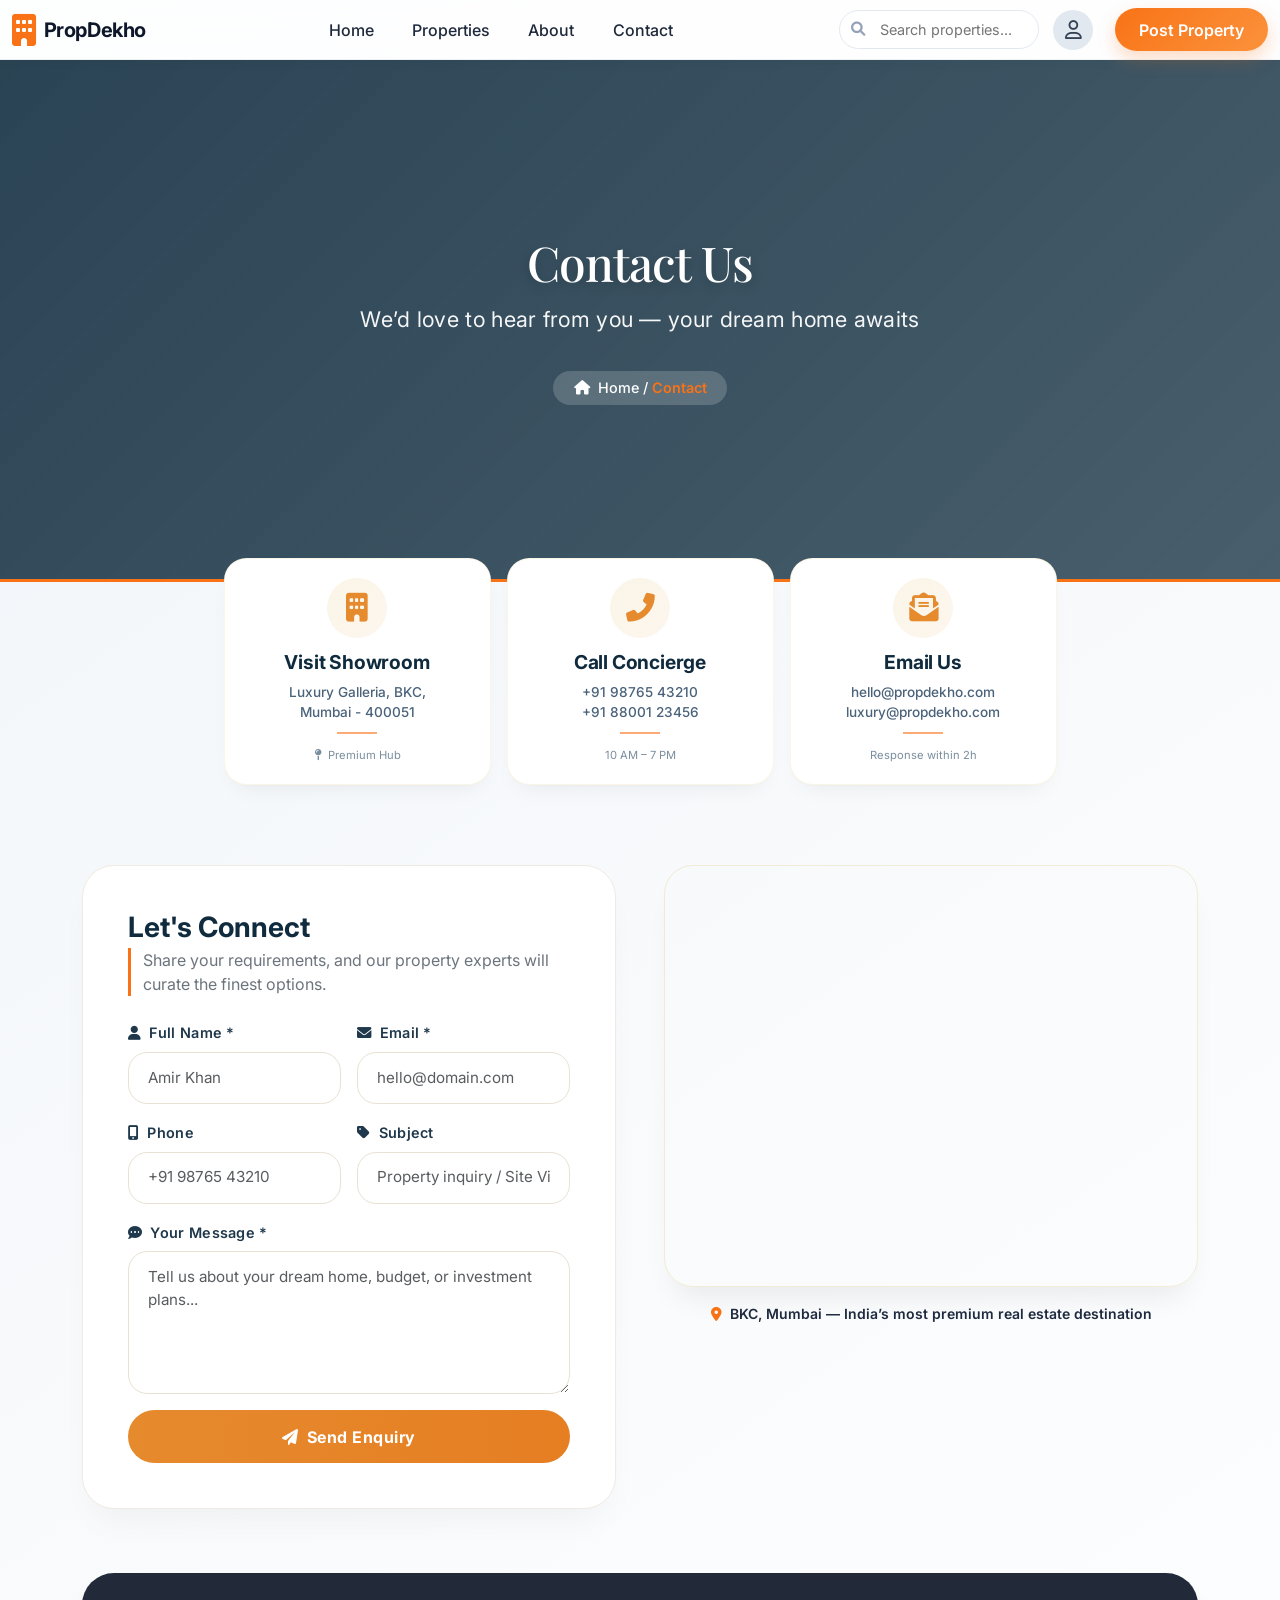
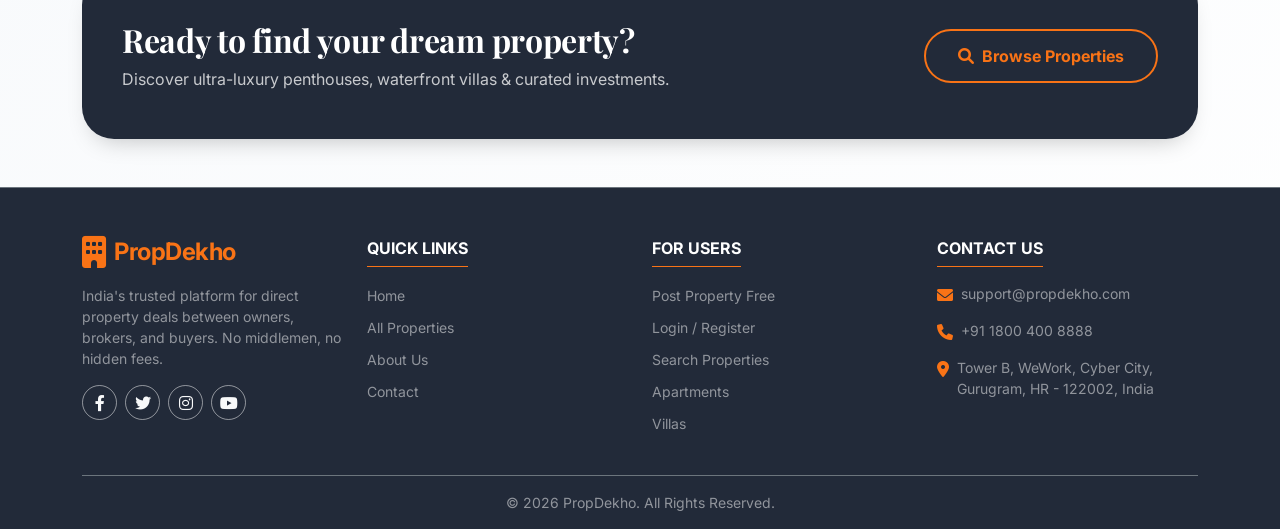
==== contact.html @ f729fb28 "Update contact.html" ====
<!DOCTYPE html>
<html lang="en">
<head>
  <meta charset="UTF-8">
  <meta name="viewport" content="width=device-width, initial-scale=1.0, user-scalable=yes">
  <title>PropDekho | Contact Us - Premium Real Estate</title>
  <link rel="stylesheet" href="nav.css">
 
  <link href="https://cdn.jsdelivr.net/npm/bootstrap@5.3.0-alpha1/dist/css/bootstrap.min.css" rel="stylesheet">

  <link rel="stylesheet" href="https://cdnjs.cloudflare.com/ajax/libs/font-awesome/6.0.0-beta3/css/all.min.css">
  
  <link href="https://fonts.googleapis.com/css2?family=Inter:opsz,wght@14..32,300;14..32,400;14..32,500;14..32,600;14..32,700;14..32,800&family=Playfair+Display:wght@400;500;600;700&display=swap" rel="stylesheet">
  <style>
    * {
      margin: 0;
      padding: 0;
      box-sizing: border-box;
    }

    body {
      font-family: 'Inter', sans-serif;
      background-color: #fefcf8;
      color: #1e2a3e;
      line-height: 1.5;
    }

 
    :root {
      --primary-deep: #0f2b3d;      
      --accent-gold:#F97316;      
      --accent-orange: #e68a2e;  
      --accent-hover: #c9771f;
      --light-cream: #ffffff;
      --soft-mist: #f9f7f3;
      --card-shadow: 0 12px 24px -12px rgba(0, 0, 0, 0.08), 0 1px 3px rgba(0, 0, 0, 0.02);
      --hover-lift: 0 20px 28px -12px rgba(0, 0, 0, 0.12), 0 2px 5px rgba(0, 0, 0, 0.05);
      --border-glow: rgba(212, 175, 55, 0.25);
    }

    a, button, .card, input, textarea, .btn, .info-card {
      transition: all 0.3s cubic-bezier(0.2, 0.9, 0.4, 1.1);
    }

    .hero-contact {
      position: relative;
      background: url('https://images.pexels.com/photos/280229/pexels-photo-280229.jpeg?auto=compress&cs=tinysrgb&w=1600') center/cover no-repeat;
      min-height: 58vh;
      display: flex;
      align-items: center;
      justify-content: center;
      text-align: center;
      border-bottom: 3px solid var(--accent-gold);
    }
    .hero-overlay {
      position: absolute;
      top: 0;
      left: 0;
      width: 100%;
      height: 100%;
      background: linear-gradient(135deg, rgba(15, 43, 61, 0.88) 0%, rgba(15, 43, 61, 0.75) 100%);
      backdrop-filter: brightness(0.98);
    }
    .hero-content {
      position: relative;
      z-index: 2;
      color: white;
      padding: 2rem;
    }
    .hero-content h1 {
      font-family: 'Playfair Display', serif;
      font-size: 3rem;
      font-weight: 500;
      letter-spacing: -0.02em;
      margin-bottom: 0.75rem;
      text-shadow: 0 4px 12px rgba(0,0,0,0.2);
    }
    .hero-content p {
      font-size: 1.35rem;
      font-weight: 400;
      opacity: 0.95;
      letter-spacing: 0.3px;
    }
    .breadcrumb-custom {
      font-size: 0.9rem;
      background: rgba(255,255,255,0.18);
      display: inline-block;
      padding: 0.4rem 1.3rem;
      border-radius: 40px;
      backdrop-filter: blur(8px);
      margin-top: 1.2rem;
      font-weight: 500;
    }
    .breadcrumb-custom span {
      color: var(--accent-gold);
      font-weight: 600;
    }


    .info-card-wrapper {
      margin-top: -2.5rem;
      position: relative;
      z-index: 5;
    }
    .info-card {
      background: var(--light-cream);
      border: none;
      border-radius: 1.4rem;
      padding: 1.2rem 0.8rem;
      text-align: center;
      transition: transform 0.25s, box-shadow 0.3s;
      box-shadow: var(--card-shadow);
      height: 100%;
      border: 1px solid rgba(212, 175, 55, 0.12);
    }
    .info-card:hover {
      transform: translateY(-5px);
      box-shadow: var(--hover-lift);
      border-color: rgba(212, 175, 55, 0.35);
    }
    .icon-ring {
      background: linear-gradient(135deg, rgba(212, 175, 55, 0.12) 0%, rgba(230, 138, 46, 0.08) 100%);
      width: 60px;
      height: 60px;
      border-radius: 50%;
      display: inline-flex;
      align-items: center;
      justify-content: center;
      margin-bottom: 0.8rem;
      transition: all 0.2s;
    }
    .info-card:hover .icon-ring {
      background: linear-gradient(135deg, rgba(212, 175, 55, 0.25) 0%, rgba(230, 138, 46, 0.2) 100%);
      transform: scale(1.02);
    }
    .icon-ring i {
      font-size: 1.8rem;
      color: var(--accent-orange);
      transition: 0.2s;
    }
    .info-card:hover .icon-ring i {
      color: var(--accent-gold);
      transform: scale(1.05);
    }
    .info-card h5 {
      font-weight: 700;
      font-size: 1.2rem;
      margin-bottom: 0.5rem;
      color: var(--primary-deep);
      letter-spacing: -0.2px;
    }
    .info-card p, .info-card a {
      color: #4a627a;
      font-weight: 500;
      text-decoration: none;
      font-size: 0.85rem;
      margin-bottom: 0.2rem;
    }
    .info-card a:hover {
      color: var(--accent-orange);
    }
    .info-divider {
      width: 40px;
      height: 2px;
      background: var(--accent-gold);
      margin: 0.6rem auto 0.4rem;
      opacity: 0.6;
    }
    .card-small-text {
      font-size: 0.7rem;
      color: #7a8e9e;
    }

    .form-section {
      background: white;
      border-radius: 2rem;
      padding: 2.8rem;
      box-shadow: 0 20px 35px -12px rgba(0, 0, 0, 0.05);
      border: 1px solid #f0ebe2;
      transition: box-shadow 0.2s;
    }
    .form-section:hover {
      box-shadow: 0 25px 40px -12px rgba(0, 0, 0, 0.12);
    }
    .form-label {
      font-weight: 600;
      margin-bottom: 0.5rem;
      color: #1f384b;
      font-size: 0.9rem;
      letter-spacing: 0.3px;
    }
    .form-control, .form-select {
      border: 1.5px solid #e9e2d4;
      border-radius: 1.2rem;
      padding: 0.85rem 1.2rem;
      font-size: 0.95rem;
      transition: all 0.2s;
      background-color: #ffffff;
    }
    .form-control:focus, .form-select:focus {
      border-color: var(--accent-gold);
      box-shadow: 0 0 0 4px rgba(212, 175, 55, 0.2);
      outline: none;
    }
    .btn-accent {
      background: linear-gradient(95deg, var(--accent-orange) 0%, #e67e22 100%);
      border: none;
      padding: 0.9rem 1.8rem;
      font-weight: 700;
      border-radius: 3rem;
      color: white;
      font-size: 1rem;
      transition: all 0.25s;
      width: 100%;
      letter-spacing: 0.5px;
    }
    .btn-accent:hover {
      background: linear-gradient(95deg, #d4711f 0%, #c46214 100%);
      transform: translateY(-2px);
      box-shadow: 0 12px 22px -8px rgba(230, 138, 46, 0.5);
      color: white;
    }

    .map-wrapper {
      border-radius: 1.8rem;
      overflow: hidden;
      box-shadow: 0 20px 30px -12px rgba(0, 0, 0, 0.08);
      border: 1px solid rgba(212, 175, 55, 0.2);
      transition: 0.3s;
    }
    .map-wrapper iframe {
      width: 100%;
      height: 420px;
      display: block;
    }

    .cta-section {
      background: linear-gradient(115deg, #222A39 0%, #222A39 100%);
      border-radius: 2rem;
      padding: 3rem 2.5rem;
      color: white;
      box-shadow: 0 12px 24px -12px rgba(0,0,0,0.25);
    }
    .cta-section h3 {
      font-family: 'Playfair Display', serif;
      font-weight: 700;
      font-size: 2rem;
      letter-spacing: -0.3px;
    }
    .btn-gold-outline {
      border: 2px solid var(--accent-gold);
      background: transparent;
      padding: 0.8rem 2rem;
      border-radius: 3rem;
      font-weight: 700;
      color: var(--accent-gold);
      transition: 0.2s;
    }
    .btn-gold-outline:hover {
      background: var(--accent-gold);
      color: #0f2b3d;
      transform: translateY(-3px);
      box-shadow: 0 8px 18px rgba(212, 175, 55, 0.3);
      border-color: var(--accent-gold);
    }

    /* Dark Premium Footer */
.social-icon-btn {
    transition: all 0.3s ease !important;
    border-color: rgba(255, 255, 255, 0.5) !important;
}

.social-icon-btn:hover {
    background-color: #F97316 !important; 
    border-color: #F97316 !important;    
    color: white !important;            
    transform: translateY(-3px);         
    box-shadow: 0 4px 10px rgba(249, 115, 22, 0.3); 
}

    @media (max-width: 768px) {
      .hero-content h1 {
        font-size: 2.7rem;
      }
      .hero-content p {
        font-size: 1.05rem;
      }
      .form-section {
        padding: 1.8rem;
      }
      .cta-section {
        padding: 2rem 1.5rem;
        text-align: center;
      }
      .info-card-wrapper {
        margin-top: -1.8rem;
      }
      .info-card {
        padding: 1rem 0.6rem;
      }
      .icon-ring {
        width: 52px;
        height: 52px;
      }
      .icon-ring i {
        font-size: 1.5rem;
      }
      .info-card h5 {
        font-size: 1rem;
      }
    }
    .section-spacing {
      margin-top: 5rem;
      margin-bottom: 4rem;
    }
    .text-accent {
      color: var(--accent-gold);
    }
  </style>
</head>
<body>

     <!----------------------------------- Modern Sticky Navbar ------------------------------>
  <!--------------------------------------------------------------------------------------->
  <nav class="navbar navbar-expand-lg fixed-top navbar-modern" id="mainNavbar">
    <div class="container-fluid ">
      <!-- Logo -->
      <a class="navbar-brand" href="#">
        <i class="fas fa-building"></i> PropDekho
      </a>
      <!-------------------------------------- dropdown mobile  ------------------------------->
      <!--------------------------------------------------------------------------------------->
      <div class="dropdown mobile ms-auto me-1">
        <button class="btn dropdown-toggle no-arrow p-0" type="button" data-bs-toggle="dropdown" aria-expanded="false">
          <div class="user-avatar">
            <i class="far fa-user"></i>
          </div>
        </button>
        <ul class="dropdown-menu dropdown-menu-end mt-2 p-2" style="min-width: 200px;">
          <li><a class="dropdown-item" href="#" id="openSignup"><i class="bi bi-person"></i>Signup</a></li>
          <li><a class="dropdown-item" href="#" id="openLogin"><i class="bi bi-box-arrow-in-right"></i>Login</a></li>

        </ul>
      </div>
      <!-------------------------------------- Animated hamburger ----------------------------->
      <!--------------------------------------------------------------------------------------->
      <button class="navbar-toggler" type="button" data-bs-toggle="collapse" data-bs-target="#navbarContent"
        aria-controls="navbarContent" aria-expanded="false" aria-label="Toggle navigation">
        <i class="fas fa-bars"></i>
      </button>
      <!------------------------- Main navigation with mega dropdown ------------------------->
      <!-------------------------------------------------------------------------------------->

      <div class="collapse navbar-collapse" id="navbarContent">
        <ul class="navbar-nav mx-auto mb-2 mb-lg-0">
          <li class="nav-item">
            <a class="nav-link" href="#hero"><span>Home</span></a>
          </li>
          <li class="nav-item ">
            <a class="nav-link" href="#Properties"> <span>Properties</span> </a>
          </li>
          <li class="nav-item">
            <a class="nav-link" href="#About"><span>About</span></a>
          </li>
          <li class="nav-item">
            <a class="nav-link" href="#Contact"><span>Contact</span></a>
          </li>
        </ul>
        <!---------------------------------- Search bar (desktop)------------------------------->
        <!-------------------------------------------------------------------------------------->
        <div class="right-actions">
          <div class="search-wrapper d-none d-lg-flex">
            <i class="fas fa-search search-icon-absolute"></i>
            <input type="text" class="search-input" placeholder="Search properties...">
          </div>
          <!----------------------- User avatar dropdown (laptop desktop)------------------------->
          <!-------------------------------------------------------------------------------------->
          <div class="dropdown desktop">
            <button class="btn dropdown-toggle no-arrow p-0" type="button" data-bs-toggle="dropdown"
              aria-expanded="false">
              <div class="user-avatar">
                <i class="far fa-user"></i>
              </div>
            </button>
            <ul class="dropdown-menu dropdown-menu-end mt-2 p-2" style="min-width: 200px;">
              <li><a class="dropdown-item" href="#" id="openSignup2"><i class="bi bi-person me-1"></i>Signup</a></li>
              <li><a class="dropdown-item" href="#" id="openLogin2"><i class="bi bi-box-arrow-in-right me-1"></i>Login</a></li>
            </ul>
          </div>
          <!----------------- Prominent post property button --------------->
          <button class="btn-post ms-2">Post Property</button>
        </div>
      </div>
    </div>
  </nav>

<!-- Hero Section: Premium Real Estate Visual -->
<section class="hero-contact">
  <div class="hero-overlay"></div>
  <div class="hero-content container">
    <h1>Contact Us</h1>
    <p>We’d love to hear from you — your dream home awaits</p>
    <div class="breadcrumb-custom">
      <i class="fas fa-home me-1"></i> Home / <span>Contact</span>
    </div>
  </div>
</section>

<!-- 3 COMPACT Premium Contact Info Cards (Address, Phone, Email) - Size Reduced -->
<div class="container container-custom-pad info-card-wrapper">
  <div class="row g-3 justify-content-center">
    <!-- Address Card - Compact & Elegant -->
    <div class="col-md-6 col-lg-3">
      <div class="info-card">
        <div class="icon-ring">
          <i class="fas fa-building"></i>
        </div>
        <h5>Visit Showroom</h5>
        <p>Luxury Galleria, BKC,<br> Mumbai - 400051</p>
        <div class="info-divider"></div>
        <small class="card-small-text"><i class="fas fa-map-pin me-1"></i> Premium Hub</small>
      </div>
    </div>
    <!-- Phone Card - Direct Connect -->
    <div class="col-md-6 col-lg-3">
      <div class="info-card">
        <div class="icon-ring">
          <i class="fas fa-phone-alt"></i>
        </div>
        <h5>Call Concierge</h5>
        <p><a href="tel:+919876543210">+91 98765 43210</a><br> <a href="tel:+918800123456">+91 88001 23456</a></p>
        <div class="info-divider"></div>
        <small class="card-small-text">10 AM – 7 PM</small>
      </div>
    </div>
    <!-- Email Card - Premium Support -->
    <div class="col-md-6 col-lg-3">
      <div class="info-card">
        <div class="icon-ring">
          <i class="fas fa-envelope-open-text"></i>
        </div>
        <h5>Email Us</h5>
        <p><a href="mailto:hello@propdekho.com">hello@propdekho.com</a><br> <a href="mailto:luxury@propdekho.com">luxury@propdekho.com</a></p>
        <div class="info-divider"></div>
        <small class="card-small-text">Response within 2h</small>
      </div>
    </div>
  </div>
</div>

<!-- Contact Form + Map Section (Modern Grid) -->
<div class="container container-custom-pad section-spacing">
  <div class="row g-5 align-items-stretch">
    <!-- Stylish Contact Form -->
    <div class="col-lg-6">
      <div class="form-section h-100">
        <h3 class="mb-1 fw-bold" style="color: var(--primary-deep);">Let's Connect</h3>
        <p class="mb-4 text-secondary" style="border-left: 3px solid var(--accent-gold); padding-left: 12px;">Share your requirements, and our property experts will curate the finest options.</p>
        <form action="#" method="post">
          <div class="row g-3">
            <div class="col-md-6">
              <label class="form-label"><i class="fas fa-user me-1"></i> Full Name *</label>
              <input type="text" class="form-control" placeholder="Amir Khan" required>
            </div>
            <div class="col-md-6">
              <label class="form-label"><i class="fas fa-envelope me-1"></i> Email *</label>
              <input type="email" class="form-control" placeholder="hello@domain.com" required>
            </div>
            <div class="col-md-6">
              <label class="form-label"><i class="fas fa-mobile-alt me-1"></i> Phone</label>
              <input type="tel" class="form-control" placeholder="+91 98765 43210">
            </div>
            <div class="col-md-6">
              <label class="form-label"><i class="fas fa-tag me-1"></i> Subject</label>
              <input type="text" class="form-control" placeholder="Property inquiry / Site Visit">
            </div>
            <div class="col-12">
              <label class="form-label"><i class="fas fa-comment-dots me-1"></i> Your Message *</label>
              <textarea class="form-control" rows="5" placeholder="Tell us about your dream home, budget, or investment plans..."></textarea>
            </div>
            <div class="col-12 mt-3">
              <button type="submit" class="btn btn-accent"><i class="fas fa-paper-plane me-2"></i>Send Enquiry</button>
            </div>
          </div>
        </form>
      </div>
    </div>
    
    <!-- Embedded Google Map (Luxury Location) -->
    <div class="col-lg-6">
      <div class="h-100 d-flex flex-column">
        <div class="map-wrapper">
          <iframe 
            src="https://www.google.com/maps/embed?pb=!1m18!1m12!1m3!1d3771.3885321738213!2d72.830891975018!3d19.07022198211074!2m3!1f0!2f0!3f0!3m2!1i1024!2i768!4f13.1!3m3!1m2!1s0x3be7c91b1f2a7b7b%3A0x2a1e6e8f9b9c8b4d!2sBandra%20Kurla%20Complex%2C%20Mumbai!5e0!3m2!1sen!2sin!4v1691503772456!5m2!1sen!2sin" 
            style="border:0;" 
            allowfullscreen="" 
            loading="lazy" 
            referrerpolicy="no-referrer-when-downgrade">
          </iframe>
        </div>
        <div class="mt-3 small text-center fw-semibold">
          <i class="fas fa-location-dot text-accent me-1" style="color: var(--accent-gold);"></i> BKC, Mumbai — India’s most premium real estate destination
        </div>
      </div>
    </div>
  </div>
</div>

<!-- Call-to-Action Section: Ready to find your dream property? -->
<div class="container container-custom-pad mb-5">
  <div class="cta-section">
    <div class="row align-items-center gy-3">
      <div class="col-md-7">
        <h3 class="mb-2">Ready to find your dream property?</h3>
        <p class="mb-0 opacity-75">Discover ultra-luxury penthouses, waterfront villas & curated investments.</p>
      </div>
      <div class="col-md-5 text-md-end">
        <a href="#" class="btn btn-gold-outline"><i class="fas fa-search me-2"></i>Browse Properties</a>
      </div>
    </div>
  </div>
</div>

<!-- Dark Footer with luxury finish -->
 <footer class="text-white pt-5 pb-3 border-top border-secondary" style="background-color: #222A39;">
    <div class="container">
      <div class="row gy-4">

        <div class="col-12 col-md-6 col-lg-3">
          <div class="d-flex align-items-center gap-2 mb-3">
            <div style="color: #F97316; font-size: 2rem; line-height: 1;">
              <i class="fas fa-building"></i>
            </div>
            <h4 class="fw-bold mb-0" style="color: #F97316; letter-spacing: -0.5px;">
              PropDekho
            </h4>
          </div>

          <p class="text-white-50 small mb-3">
            India's trusted platform for direct property deals between owners, brokers, and buyers. No middlemen, no
            hidden fees.
          </p>

          <div class="d-flex gap-2">
            <a href="#" class="btn btn-outline-light rounded-circle social-icon-btn"
              style="width: 35px; height: 35px; display: flex; align-items: center; justify-content: center;">
              <i class="fab fa-facebook-f"></i>
            </a>

            <a href="#" class="btn btn-outline-light rounded-circle social-icon-btn"
              style="width: 35px; height: 35px; display: flex; align-items: center; justify-content: center;">
              <i class="fab fa-twitter"></i>
            </a>

            <a href="#" class="btn btn-outline-light rounded-circle social-icon-btn"
              style="width: 35px; height: 35px; display: flex; align-items: center; justify-content: center;">
              <i class="fab fa-instagram"></i>
            </a>

            <a href="#" class="btn btn-outline-light rounded-circle social-icon-btn"
              style="width: 35px; height: 35px; display: flex; align-items: center; justify-content: center;">
              <i class="fab fa-youtube"></i>
            </a>
          </div>
        </div>

        <div class="col-6 col-md-6 col-lg-3">
          <h6 class="fw-bold mb-3 border-bottom pb-2 d-inline-block" style="border-color: #F97316 !important;">
            QUICK LINKS
          </h6>
          <ul class="list-unstyled">
            <li class="mb-2"><a href="#hero" class="text-white-50 text-decoration-none small">Home</a></li>
            <li class="mb-2"><a href="#Properties" class="text-white-50 text-decoration-none small">All Properties</a></li>
            <li class="mb-2"><a href="#About" class="text-white-50 text-decoration-none small">About Us</a></li>
            <li class="mb-2"><a href="#Contact" class="text-white-50 text-decoration-none small">Contact</a></li>
          </ul>
        </div>

        <div class="col-6 col-md-6 col-lg-3">
          <h6 class="fw-bold mb-3 border-bottom pb-2 d-inline-block" style="border-color: #F97316 !important;">
            FOR USERS
          </h6>
          <ul class="list-unstyled">
            <li class="mb-2"><a href="#" class="text-white-50 text-decoration-none small">Post Property Free</a></li>
            <li class="mb-2"><a href="#" class="text-white-50 text-decoration-none small">Login / Register</a></li>
            <li class="mb-2"><a href="#" class="text-white-50 text-decoration-none small">Search Properties</a></li>
            <li class="mb-2"><a href="#" class="text-white-50 text-decoration-none small">Apartments</a></li>
            <li><a href="#" class="text-white-50 text-decoration-none small">Villas</a></li>
          </ul>
        </div>

        <div class="col-12 col-md-6 col-lg-3">
          <h6 class="fw-bold mb-3 border-bottom pb-2 d-inline-block" style="border-color: #F97316 !important;">
            CONTACT US
          </h6>
          <div class="d-flex align-items-start gap-2 mb-3">
            <i class="fas fa-envelope mt-1" style="color: #F97316;"></i>
            <a href="mailto:support@propdekho.com"
              class="text-white-50 text-decoration-none small">support@propdekho.com</a>
          </div>
          <div class="d-flex align-items-start gap-2 mb-3">
            <i class="fas fa-phone mt-1" style="color: #F97316;"></i>
            <a href="tel:+9118004008888" class="text-white-50 text-decoration-none small">+91 1800 400 8888</a>
          </div>
          <div class="d-flex align-items-start gap-2">
            <i class="fas fa-map-marker-alt mt-1" style="color: #F97316;"></i>
            <span class="text-white-50 small">
              Tower B, WeWork, Cyber City, Gurugram, HR - 122002, India
            </span>
          </div>
        </div>

      </div>

      <div class="border-top border-secondary mt-4 pt-3 text-center">
        <p class="text-white-50 small mb-0">© 2026 PropDekho. All Rights Reserved.</p>
      </div>
    </div>
  </footer>

<!-- Bootstrap JS + form interaction -->
<script src="https://cdn.jsdelivr.net/npm/bootstrap@5.3.0-alpha1/dist/js/bootstrap.bundle.min.js"></script>
<script>
  // Elegant form submission demo
  const formElement = document.querySelector('.form-section form');
  if(formElement) {
    formElement.addEventListener('submit', function(e) {
      e.preventDefault();
      const nameField = formElement.querySelector('input[placeholder="Amir Khan"]');
      const userName = nameField && nameField.value.trim() !== '' ? nameField.value.trim() : 'Valued Client';
      alert(`✨ Thank you, ${userName}! One of our premium property advisors will reach out shortly. Welcome to PropDekho.`);
      formElement.reset();
    });
  }
</script>
</body>
</html>
---- nav.css ----
* {
  margin: 0;
  padding: 0;
  box-sizing: border-box;
}

:root {
      --orange: #f97316;
      --orange-light: #ffedd5;
      --orange-hover: #ea580c;
      --gray-bg: #f8fafc;
      --shadow-sm: 0 4px 12px rgba(0, 0, 0, 0.03);
      --shadow-md: 0 8px 24px rgba(0, 0, 0, 0.06);
      --blur-bg: rgba(255, 255, 255, 0.8);
    }

    body {
      font-family: 'Inter', sans-serif;
      background: linear-gradient(145deg, #f1f5f9 0%, #ffffff 100%);
      /* min-height: 200vh; */
      padding-top: 60px;
    }

    /* modern navbar base */
    .navbar-modern {
      background: rgba(255, 255, 255, 0.85);
      backdrop-filter: blur(10px);
      -webkit-backdrop-filter: blur(10px);
      box-shadow: var(--shadow-sm);
      transition: all 0.3s ease;
      padding: 0.75rem 1.5rem;
    }

    .navbar-modern.navbar-scrolled {
      background: rgba(255, 255, 255, 0.95);
      backdrop-filter: blur(12px);
      box-shadow: var(--shadow-md);
    }

    /* brand */
    .navbar-brand {
      display: flex;
      align-items: center;
      gap: 0.5rem;
      font-weight: 700;
      font-size: 1.7rem;
      color: #0f172a !important;
      letter-spacing: -0.02em;
    }

    .navbar-brand i {
      color: var(--orange);
      font-size: 2rem;
      transition: transform 0.3s ease;
    }

    .navbar-brand:hover i {
      transform: rotate(-5deg) scale(1.1);
    }

    /* nav links */
    .navbar-nav .nav-link {
      font-weight: 500;
      color: #1e293b;
      padding: 0.6rem 1.2rem !important;
      border-radius: 40px;
      transition: all 0.2s;
      position: relative;
    }

    .navbar-nav .nav-link.active {
      background: var(--orange-light);
      color: var(--orange) !important;
      font-weight: 600;
    }

    /* dropdown / mega menu */
    .dropdown-menu {
      border: none;
      box-shadow: var(--shadow-md);
      border-radius: 24px;
      padding: 1.5rem;
      background: rgba(255, 255, 255, 0.98);
      backdrop-filter: blur(8px);
      margin-top: 0.5rem;
    }

    .dropdown-mega {
      min-width: 600px;
    }

    .mega-content {
      display: flex;
      gap: 2rem;
    }

    .mega-col {
      flex: 1;
    }

    .mega-col h6 {
      color: var(--orange);
      font-weight: 600;
      margin-bottom: 1rem;
      font-size: 1rem;
      letter-spacing: 0.5px;
    }

    .mega-col .dropdown-item {
      padding: 0.5rem 0;
      background: transparent;
      color: #334155;
      border-radius: 0;
      transition: padding 0.2s;
    }

    .mega-col .dropdown-item:hover {
      background: transparent;
      color: var(--orange);
      padding-left: 8px;
    }

    /* right side icons/buttons */
    .right-actions {
      display: flex;
      align-items: center;
      gap: 0.8rem;
    }

    /* search input (desktop) */
    .search-wrapper {
      position: relative;
      display: flex;
      align-items: center;
    }

    .search-input {
      border: 1px solid #e2e8f0;
      border-radius: 40px;
      padding: 0.5rem 1rem 0.5rem 2.5rem;
      font-size: 0.9rem;
      width: 200px;
      transition: width 0.3s, box-shadow 0.2s;
      background: rgba(255, 255, 255, 0.7);
    }

    .search-input:focus {
      width: 260px;
      outline: none;
      border-color: var(--orange);
      box-shadow: 0 0 0 3px rgba(249, 115, 22, 0.2);
    }

    .search-icon-absolute {
      position: absolute;
      left: 12px;
      color: #94a3b8;
      pointer-events: none;
      font-size: 0.9rem;
    }

    /* icon buttons with badge */
    .icon-btn {
      background: transparent;
      border: none;
      font-size: 1.3rem;
      color: #475569;
      padding: 0.4rem 0.6rem;
      border-radius: 50%;
      transition: all 0.2s;
      position: relative;
      display: flex;
      align-items: center;
      justify-content: center;
    }

    .icon-btn:hover {
      background: #f1f5f9;
      color: var(--orange);
    }

    .badge-count {
      position: absolute;
      top: -2px;
      right: -2px;
      background: var(--orange);
      color: white;
      font-size: 0.7rem;
      font-weight: 600;
      padding: 0.2rem 0.4rem;
      border-radius: 20px;
      min-width: 18px;
      line-height: 1;
    }

    /* Underline exactly under text */
    .nav-link span {
      position: relative;
      display: inline-block;
      /* width = text width */
    }

    .nav-link span::after {
      content: "";
      position: absolute;
      left: 0;
      bottom: -5px;
      width: 0;
      height: 1px;
      background-color: orange;
      transition: width 0.3s ease;
    }

    .nav-link:hover span::after {
      width: 100%;
    }

    .nav-link:hover {
      color: orange;
    }


    /* user avatar dropdown */
    .user-avatar {
      width: 40px;
      height: 40px;
      background: #e2e8f0;
      border-radius: 50%;
      display: flex;
      align-items: center;
      justify-content: center;
      color: #334155;
      font-size: 1.2rem;
      transition: 0.2s;
      border: 2px solid transparent;
    }

    .user-avatar:hover {
      border-color: var(--orange);
      background: #fff7ed;
    }

    .dropdown-toggle.no-arrow::after {
      display: none !important;
    }

    /* post button */
    .btn-post {
      background: linear-gradient(135deg, #f97316 0%, #fb923c 100%);
      border: none;
      padding: 0.6rem 1.5rem;
      border-radius: 40px;
      font-weight: 600;
      color: white;
      display: flex;
      align-items: center;
      gap: 0.5rem;
      transition: all 0.3s;
      box-shadow: 0 8px 18px rgba(249, 115, 22, 0.25);
    }

    .btn-post:hover {
      background: linear-gradient(135deg, #ea580c 0%, #f97316 100%);
      transform: translateY(-3px);
      box-shadow: 0 15px 25px rgba(249, 115, 22, 0.35);
    }

    /* mobile adjustments */
    @media (max-width: 991.98px) {
      .navbar-modern {
        padding: 0.5rem 1rem;
      }

      .right-actions {
        flex-direction: column;
        align-items: stretch;
        width: 100%;
        margin-top: 1rem;
        gap: 0.8rem;
      }

      .search-wrapper {
        width: 100%;
      }

      .search-input {
        width: 100%;
      }

      .search-input:focus {
        width: 100%;
      }

      .icon-btn {
        background: #f1f5f9;
        border-radius: 30px;
        padding: 0.7rem;
        justify-content: center;
        width: 100%;
      }

      .badge-count {
        right: 10px;
      }

      .user-avatar {
        width: 100%;
        border-radius: 30px;
        padding: 0.6rem;
        gap: 0.5rem;

      }

      .btn-post {
        justify-content: center;
      }

      /* mega menu on mobile becomes stacked */
      .dropdown-mega {
        min-width: auto;

      }

      .mega-content {
        flex-direction: column;
        gap: 1rem;
      }

      .navbar-collapse {
        max-height: 80vh;
        overflow-y: auto;
      }
    }

    /* hamburger animation */
    .navbar-toggler {
      border: none;
      padding: 0.5rem;
      color: #1e293b;
      transition: transform 0.2s;
    }

    .navbar-toggler:focus {
      box-shadow: none;
    }

    .navbar-toggler[aria-expanded="true"] i {
      transform: rotate(90deg);
    }

    .navbar-toggler i {
      font-size: 1.8rem;
      transition: transform 0.3s ease;
    }

    /* dummy content */
    .content-section {
      max-width: 1200px;
      margin: 3rem auto;
      padding: 2rem;
      background: rgba(255, 255, 255, 0.6);
      backdrop-filter: blur(6px);
      border-radius: 40px;
      box-shadow: 0 25px 50px -12px rgba(0, 0, 0, 0.15);
    }

    @media (min-width: 1000px) {
      .mobile {
        display: none;
      }
    }

    @media (max-width: 991.98px) {
      .desktop {
        display: none;
      }
    }
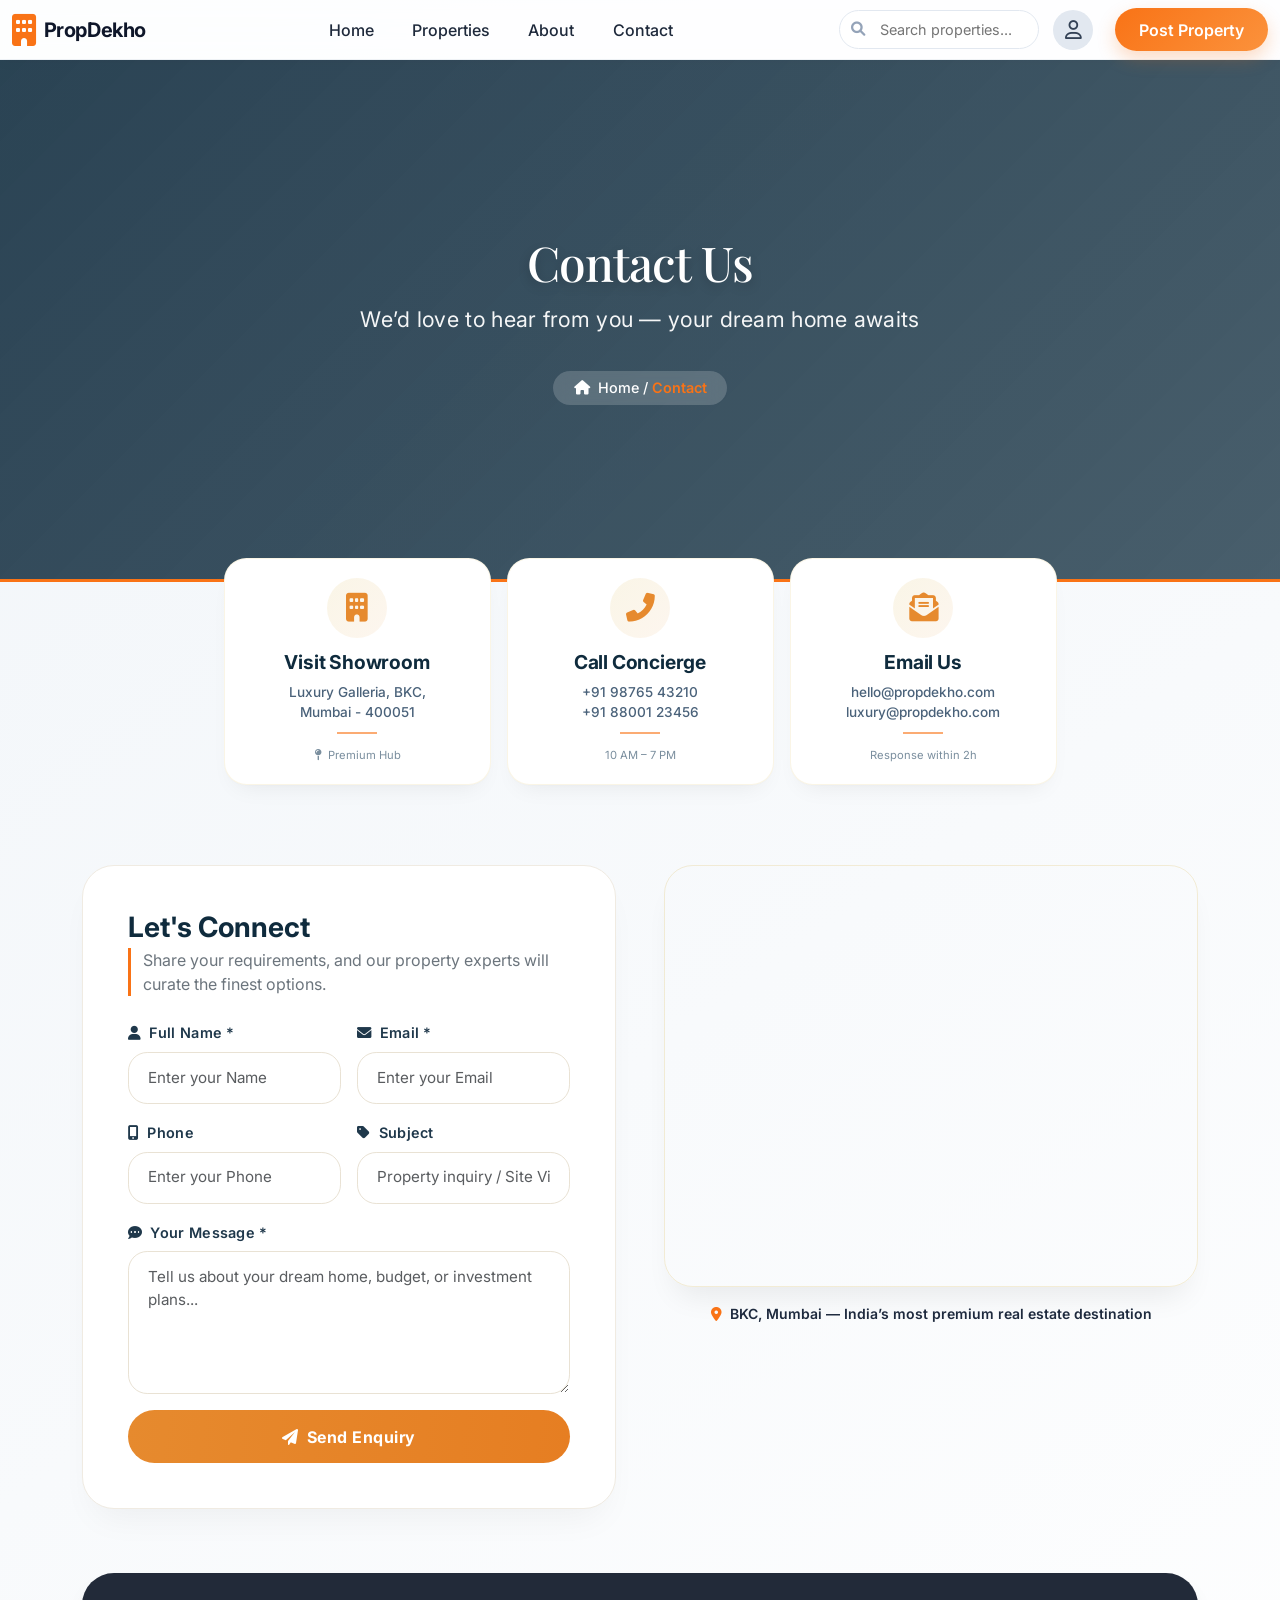
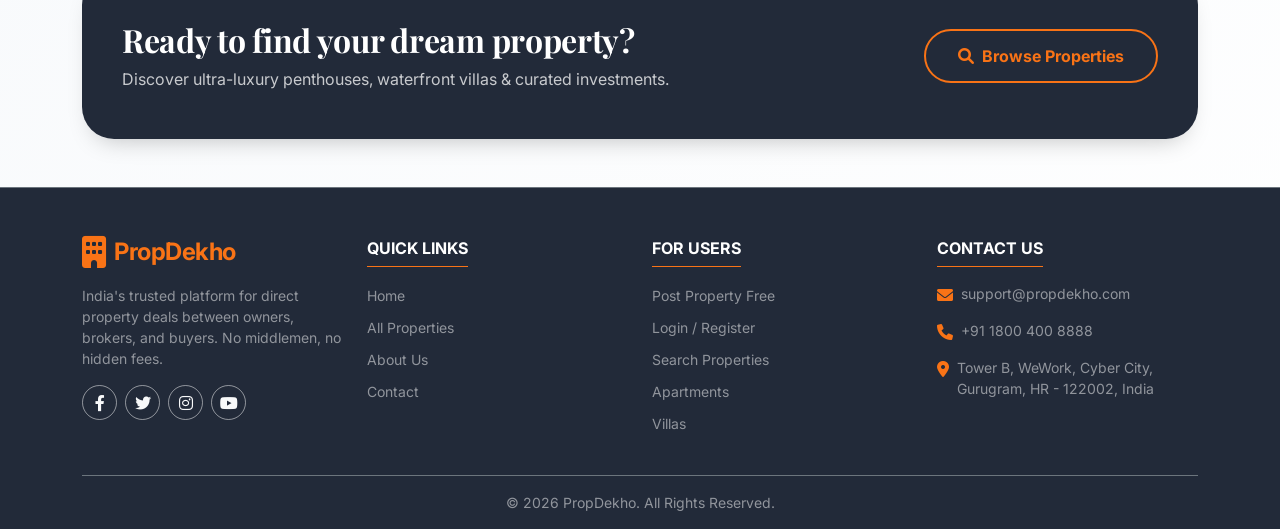
==== commit 04cbc60a: "Update contact.html" ====
--- a/contact.html
+++ b/contact.html
@@ -354,16 +354,16 @@
       <div class="collapse navbar-collapse" id="navbarContent">
         <ul class="navbar-nav mx-auto mb-2 mb-lg-0">
           <li class="nav-item">
-            <a class="nav-link" href="#hero"><span>Home</span></a>
+            <a class="nav-link" href="index.html"><span>Home</span></a>
           </li>
           <li class="nav-item ">
-            <a class="nav-link" href="#Properties"> <span>Properties</span> </a>
+            <a class="nav-link" href="index.html#Properties"> <span>Properties</span> </a>
           </li>
           <li class="nav-item">
-            <a class="nav-link" href="#About"><span>About</span></a>
+            <a class="nav-link" href="index.html#About"><span>About</span></a>
           </li>
           <li class="nav-item">
-            <a class="nav-link" href="#Contact"><span>Contact</span></a>
+            <a class="nav-link" href="contact.html"><span>Contact</span></a>
           </li>
         </ul>
         <!---------------------------------- Search bar (desktop)------------------------------->
@@ -395,7 +395,7 @@
   </nav>
 
 <!-- Hero Section: Premium Real Estate Visual -->
-<section class="hero-contact">
+<section class="hero-contact" id="contact">
   <div class="hero-overlay"></div>
   <div class="hero-content container">
     <h1>Contact Us</h1>
@@ -460,15 +460,15 @@
           <div class="row g-3">
             <div class="col-md-6">
               <label class="form-label"><i class="fas fa-user me-1"></i> Full Name *</label>
-              <input type="text" class="form-control" placeholder="Amir Khan" required>
+              <input type="text" class="form-control" placeholder="Enter your Name">
             </div>
             <div class="col-md-6">
               <label class="form-label"><i class="fas fa-envelope me-1"></i> Email *</label>
-              <input type="email" class="form-control" placeholder="hello@domain.com" required>
+              <input type="email" class="form-control" placeholder="Enter your Email" required>
             </div>
             <div class="col-md-6">
               <label class="form-label"><i class="fas fa-mobile-alt me-1"></i> Phone</label>
-              <input type="tel" class="form-control" placeholder="+91 98765 43210">
+              <input type="tel" class="form-control" placeholder="Enter your Phone ">
             </div>
             <div class="col-md-6">
               <label class="form-label"><i class="fas fa-tag me-1"></i> Subject</label>
@@ -569,10 +569,10 @@
             QUICK LINKS
           </h6>
           <ul class="list-unstyled">
-            <li class="mb-2"><a href="#hero" class="text-white-50 text-decoration-none small">Home</a></li>
-            <li class="mb-2"><a href="#Properties" class="text-white-50 text-decoration-none small">All Properties</a></li>
-            <li class="mb-2"><a href="#About" class="text-white-50 text-decoration-none small">About Us</a></li>
-            <li class="mb-2"><a href="#Contact" class="text-white-50 text-decoration-none small">Contact</a></li>
+            <li class="mb-2"><a href="index.html" class="text-white-50 text-decoration-none small">Home</a></li>
+            <li class="mb-2"><a href="index.html#Properties" class="text-white-50 text-decoration-none small">All Properties</a></li>
+            <li class="mb-2"><a href="index.html#About" class="text-white-50 text-decoration-none small">About Us</a></li>
+            <li class="mb-2"><a href="#contact" class="text-white-50 text-decoration-none small">Contact</a></li>
           </ul>
         </div>
 
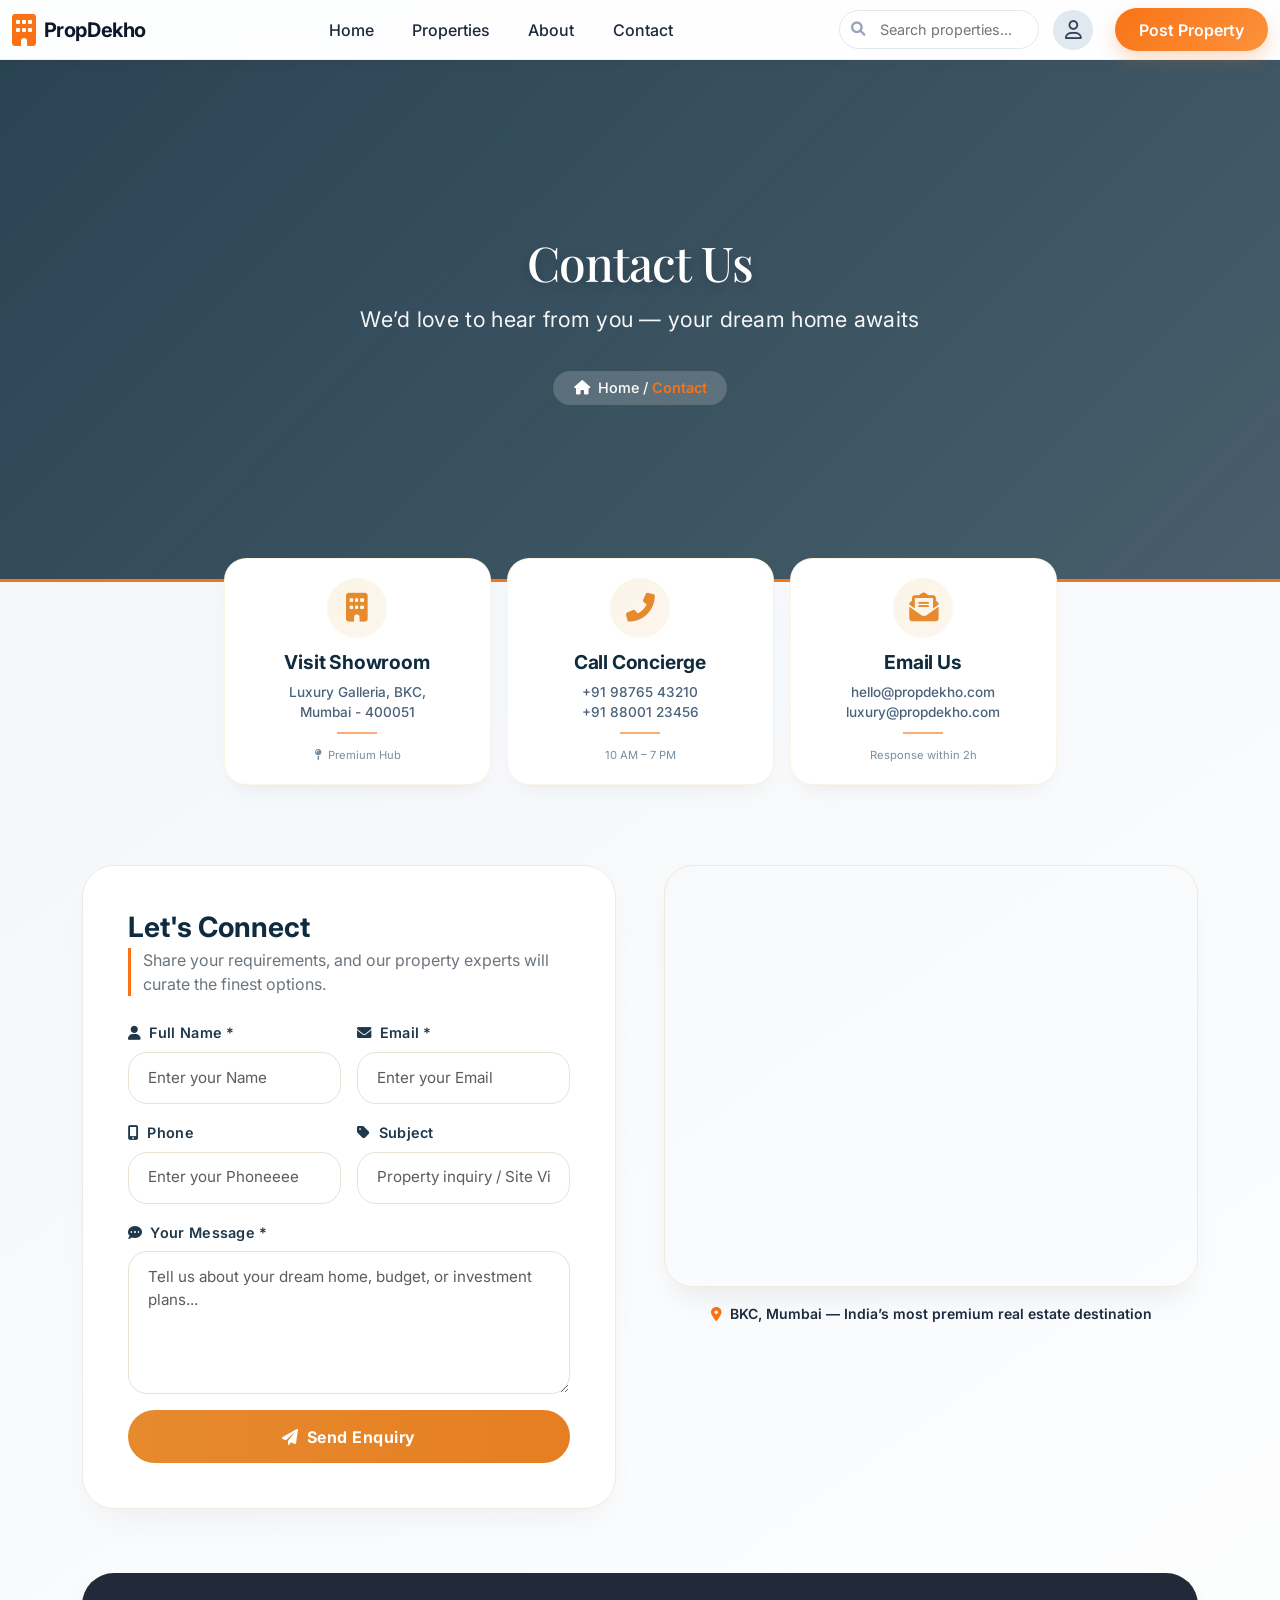
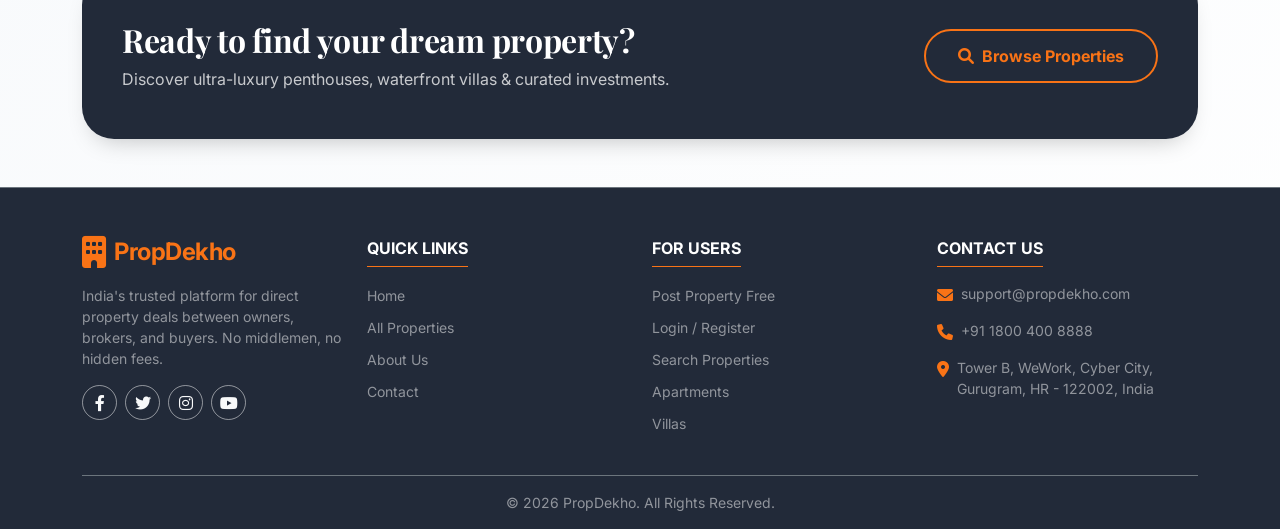
==== commit 3c018944: "Update contact.html" ====
--- a/contact.html
+++ b/contact.html
@@ -468,7 +468,7 @@
             </div>
             <div class="col-md-6">
               <label class="form-label"><i class="fas fa-mobile-alt me-1"></i> Phone</label>
-              <input type="tel" class="form-control" placeholder="Enter your Phone ">
+              <input type="tel" class="form-control" placeholder="Enter your Phoneeee ">
             </div>
             <div class="col-md-6">
               <label class="form-label"><i class="fas fa-tag me-1"></i> Subject</label>
